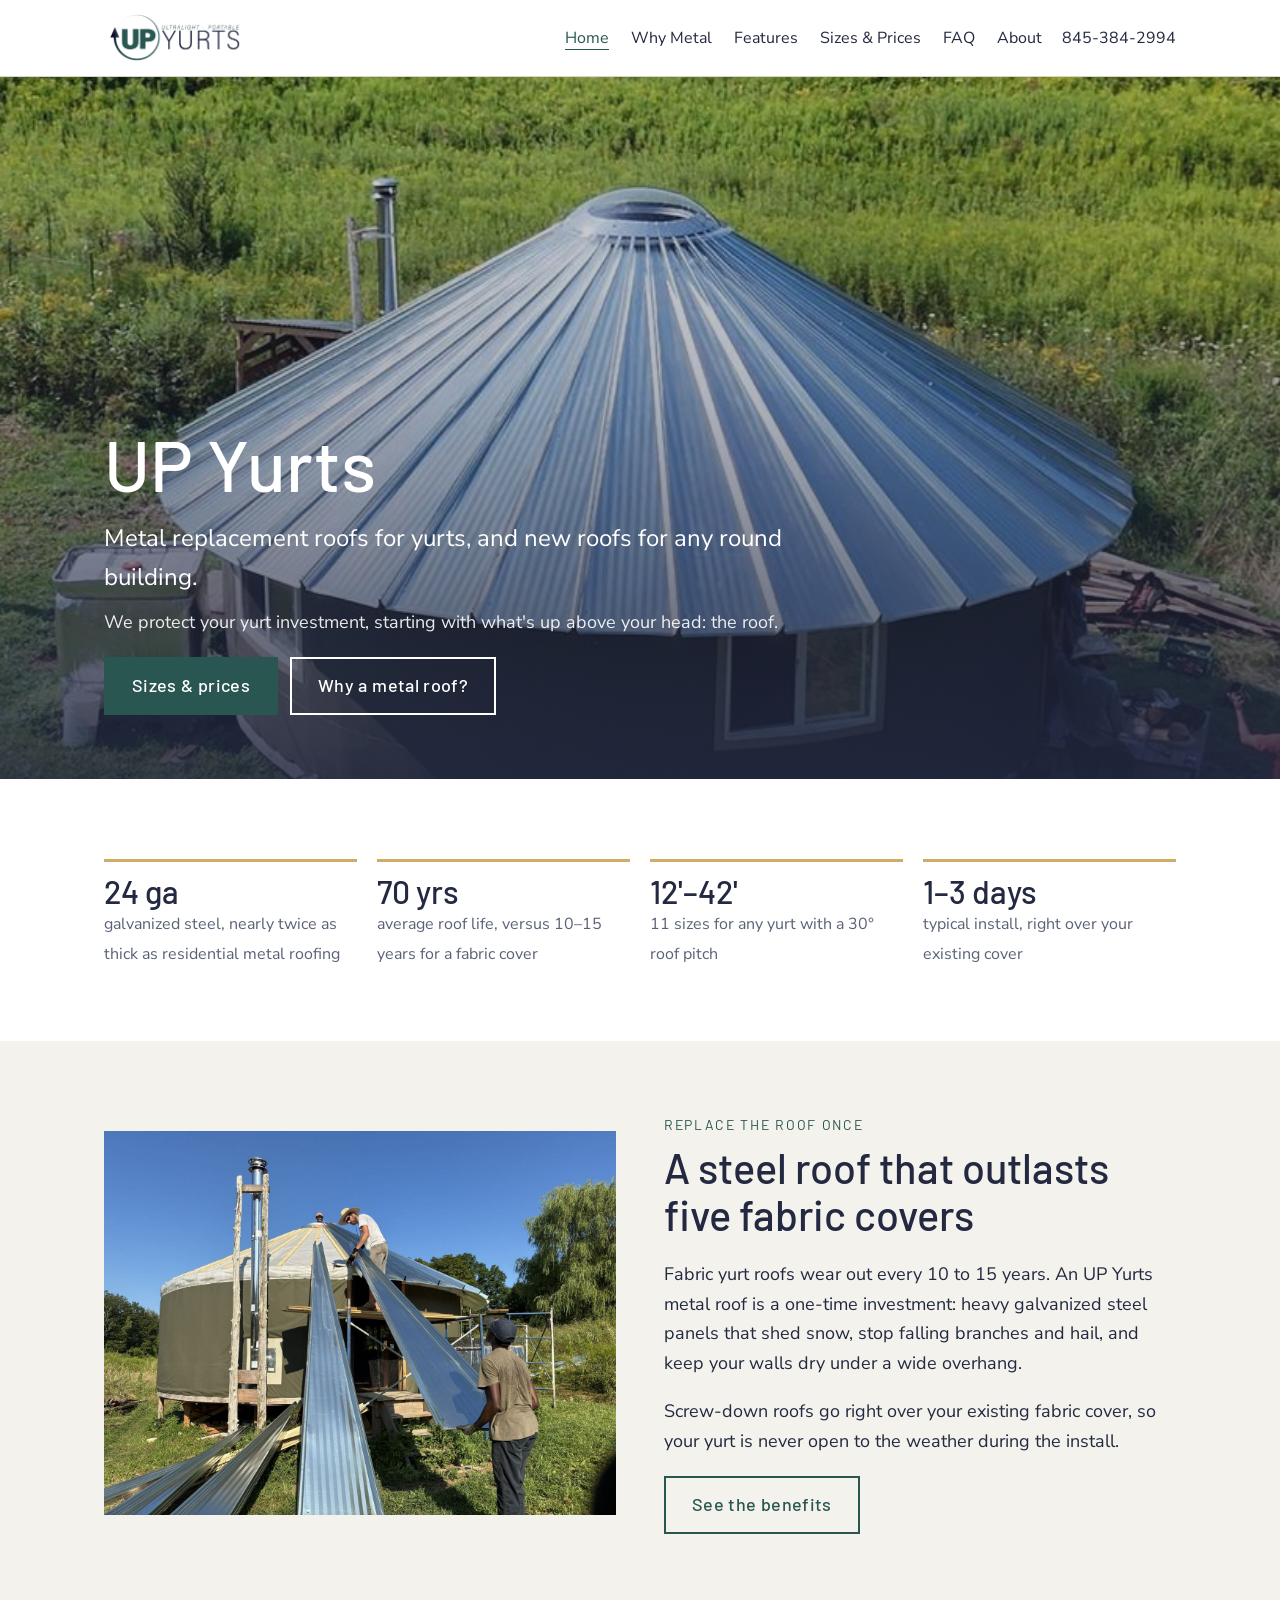
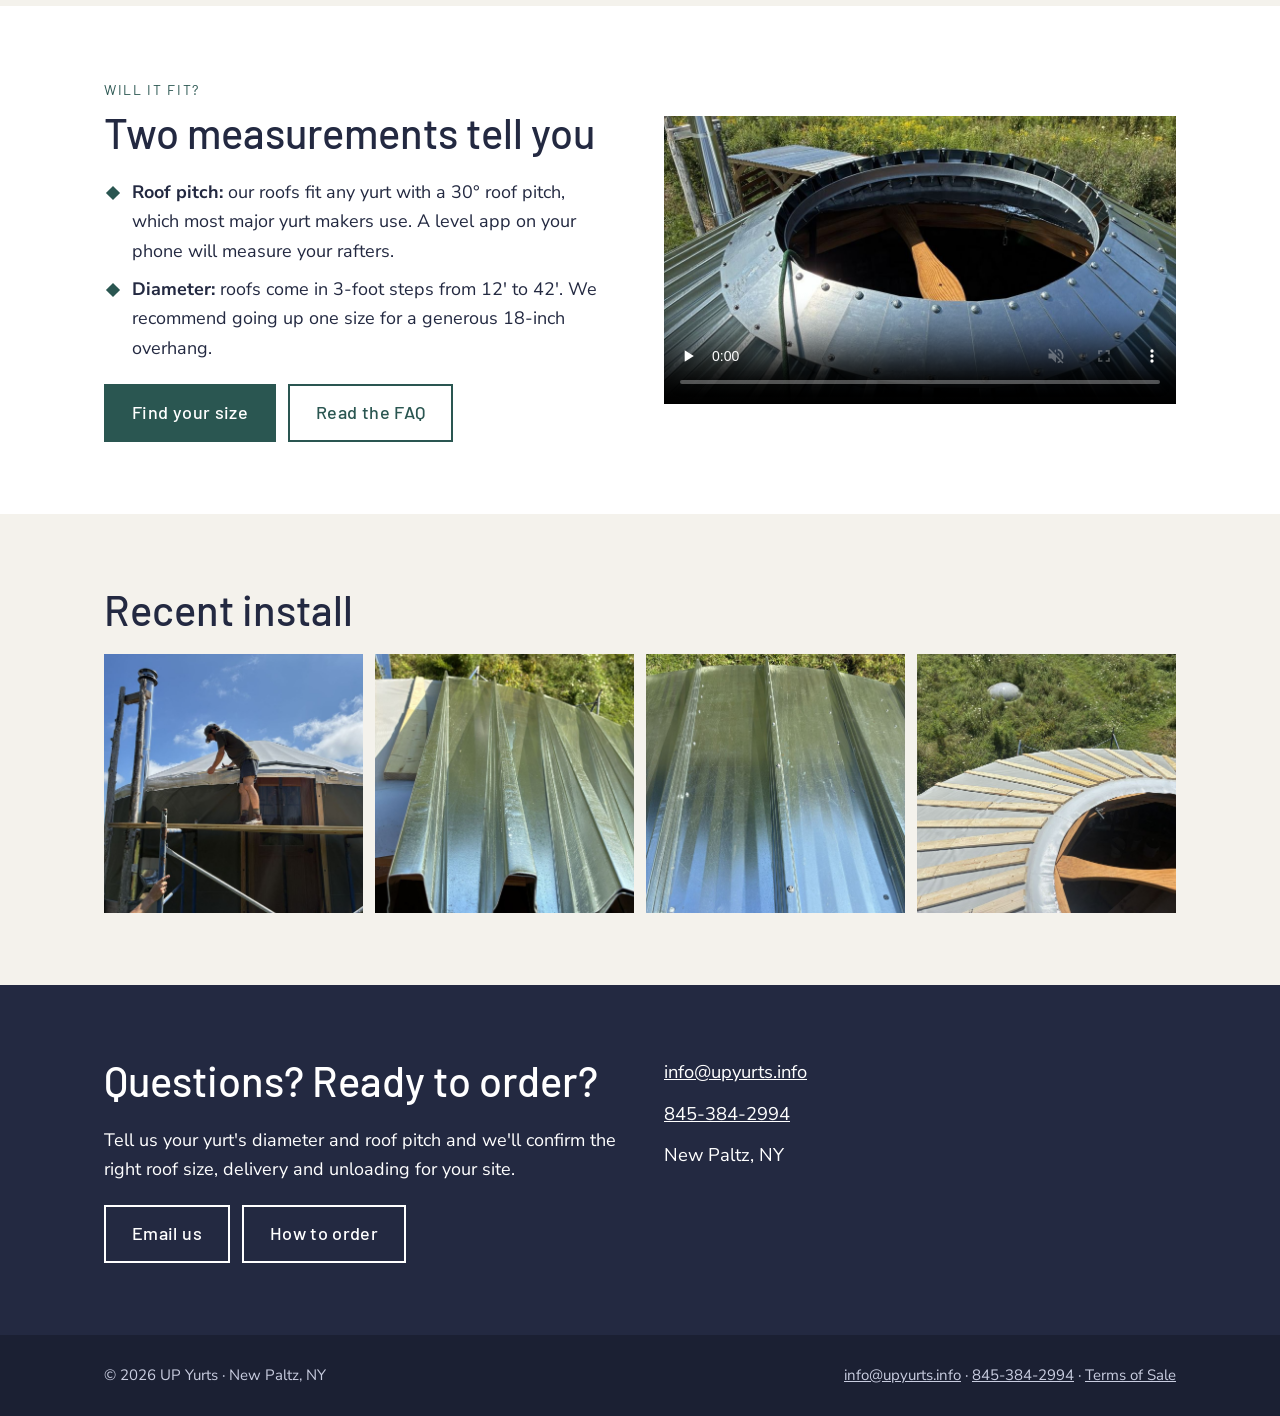
==== public/index.html @ e7b11ce3 "Move the published site into public/ Co-Authored-By: Claude Opus 5.5 <noreply@anthropic.com> Claude-" ====
<!DOCTYPE html>
<html lang="en">
<head>
<meta charset="utf-8">
<meta name="viewport" content="width=device-width, initial-scale=1">
<title>UP Yurts | Metal Yurt Roofs | Replacement Roofs for Yurts</title>
<meta name="description" content="Galvanized steel replacement roofs for yurts and round houses. 11 sizes from 12' to 42', built for a 70-year life, shipped free in the lower 48.">
<link rel="canonical" href="https://upyurts.info/">
<meta property="og:title" content="UP Yurts | Metal Yurt Roofs | Replacement Roofs for Yurts">
<meta property="og:description" content="Galvanized steel replacement roofs for yurts and round houses. 11 sizes from 12' to 42', built for a 70-year life, shipped free in the lower 48.">
<meta property="og:image" content="https://upyurts.info/img/roof-finished.jpg">
<meta property="og:url" content="https://upyurts.info/">
<meta property="og:site_name" content="UP Yurts">
<link rel="icon" href="/assets/logo.png">
<link rel="preconnect" href="https://fonts.googleapis.com"><link rel="preconnect" href="https://fonts.gstatic.com" crossorigin>
<link href="https://fonts.googleapis.com/css2?family=Barlow:wght@500&family=Nunito+Sans:wght@400;700&display=swap" rel="stylesheet">
<link rel="stylesheet" href="/assets/style.css">
</head>
<body>
<a class="skip" href="#main">Skip to content</a>
<header class="site-head"><div class="wrap">
<a class="logo" href="/"><img src="/assets/logo.png" alt="UP Yurts" width="148" height="50"></a>
<button class="menu-btn" aria-expanded="false" aria-controls="nav" onclick="var n=document.getElementById('nav');n.classList.toggle('open');this.setAttribute('aria-expanded',n.classList.contains('open'))">Menu</button>
<nav class="nav" id="nav"><a href="/" aria-current=page>Home</a><a href="/metal-yurt-roofs">Why Metal</a><a href="/features">Features</a><a href="/roof">Sizes &amp; Prices</a><a href="/faq">FAQ</a><a href="/about">About</a></nav>
<a class="head-phone" href="tel:+18453842994">845-384-2994</a>
</div></header>
<main id="main">
<div class="hero">
<video autoplay muted loop playsinline poster="/img/roof-finished.jpg"><source src="/media/roof-drone-1.mp4" type="video/mp4"></video>
<div class="wrap">
<h1>UP Yurts</h1>
<p class="lead">Metal replacement roofs for yurts, and new roofs for any round building.</p>
<p class="sub">We protect your yurt investment, starting with what's up above your head: the roof.</p>
<div class="btns"><a class="btn solid" href="/roof">Sizes &amp; prices</a><a class="btn light" href="/metal-yurt-roofs">Why a metal roof?</a></div>
</div></div>

<section><div class="wrap">
<div class="facts">
<div class="fact"><b>24 ga</b><span>galvanized steel, nearly twice as thick as residential metal roofing</span></div>
<div class="fact"><b>70 yrs</b><span>average roof life, versus 10–15 years for a fabric cover</span></div>
<div class="fact"><b>12'–42'</b><span>11 sizes for any yurt with a 30° roof pitch</span></div>
<div class="fact"><b>1–3 days</b><span>typical install, right over your existing cover</span></div>
</div></div></section>

<section class="alt"><div class="wrap split">
<div class="split-media"><img src="/img/img_3580.jpg" alt="Installing metal roof panels on a yurt" loading="lazy"></div>
<div><p class="kicker">Replace the roof once</p>
<h2>A steel roof that outlasts five fabric covers</h2>
<p>Fabric yurt roofs wear out every 10 to 15 years. An UP Yurts metal roof is a one-time investment: heavy galvanized steel panels that shed snow, stop falling branches and hail, and keep your walls dry under a wide overhang.</p>
<p>Screw-down roofs go right over your existing fabric cover, so your yurt is never open to the weather during the install.</p>
<div class="btns"><a class="btn" href="/metal-yurt-roofs">See the benefits</a></div></div>
</div></section>

<section><div class="wrap split flip">
<div class="split-media"><div class="video-box"><video controls muted playsinline preload="none" poster="/img/img_3600.jpg"><source src="/media/roof-drone-2.mp4" type="video/mp4"></video></div></div>
<div><p class="kicker">Will it fit?</p>
<h2>Two measurements tell you</h2>
<ul class="ticks"><li><b>Roof pitch:</b> our roofs fit any yurt with a 30° roof pitch, which most major yurt makers use. A level app on your phone will measure your rafters.</li>
<li><b>Diameter:</b> roofs come in 3-foot steps from 12' to 42'. We recommend going up one size for a generous 18-inch overhang.</li></ul>
<div class="btns"><a class="btn solid" href="/roof">Find your size</a><a class="btn" href="/faq">Read the FAQ</a></div></div>
</div></section>

<section class="alt"><div class="wrap">
<h2>Recent install</h2>
<div class="gallery">
<img src="/img/img_3549.jpg" alt="Setting the first roof panels">
<img src="/img/img_3572.jpg" alt="Deep-rib galvanized roof panels">
<img src="/img/img_3599.jpg" alt="Finished roof panels">
<img src="/img/img_3569.jpg" alt="Roof center ring opening">
</div></div></section>
<section class="contact"><div class="wrap split">
<div><h2>Questions? Ready to order?</h2>
<p>Tell us your yurt's diameter and roof pitch and we'll confirm the right roof size, delivery and unloading for your site.</p>
<div class="btns"><a class="btn light" href="mailto:info@upyurts.info">Email us</a><a class="btn light" href="/roof#order">How to order</a></div></div>
<ul class="contact-list"><li><a href="mailto:info@upyurts.info">info@upyurts.info</a></li><li><a href="tel:+18453842994">845-384-2994</a></li><li>New Paltz, NY</li></ul>
</div></section>
</main>
<footer class="site-foot"><div class="wrap">
<span>© 2026 UP Yurts · New Paltz, NY</span>
<span><a href="mailto:info@upyurts.info">info@upyurts.info</a> · <a href="tel:+18453842994">845-384-2994</a> · <a href="/terms">Terms of Sale</a></span>
</div></footer>
</body>
</html>
---- assets/style.css ----
/* UP Yurts — static site styles. Colors and type follow the original Wix theme. */
:root{
  --navy:#232941; --navy-2:#475384; --teal:#2a5651; --teal-2:#54aba1;
  --cream:#f4f2ec; --sand:#eae5d9; --gold:#d0ac68; --ink:#232941; --muted:#5b6277;
  --line:#d9d4c7; --max:1120px;
  --head:"Barlow",Arial,sans-serif; --body:"Nunito Sans","Avenir Next",Avenir,Helvetica,Arial,sans-serif;
}
*{box-sizing:border-box}
html{scroll-behavior:smooth}
body{margin:0;font-family:var(--body);font-weight:400;font-size:18px;line-height:1.65;color:var(--ink);background:#fff}
img,video{max-width:100%;height:auto;display:block}
a{color:var(--teal)}
a:hover{color:var(--navy)}
h1,h2,h3{font-family:var(--head);font-weight:500;line-height:1.15;color:var(--navy);margin:0 0 .5em}
h1{font-size:clamp(2.4rem,6vw,4.5rem)}
h2{font-size:clamp(1.8rem,3.6vw,2.6rem)}
h3{font-size:1.35rem}
p{margin:0 0 1em}
.wrap{max-width:var(--max);margin:0 auto;padding:0 24px}
.skip{position:absolute;left:-999px}.skip:focus{left:12px;top:12px;background:#fff;padding:8px 12px;z-index:9}

/* header */
.site-head{position:sticky;top:0;z-index:5;background:#fff;border-bottom:1px solid var(--line)}
.site-head .wrap{display:flex;align-items:center;gap:20px;min-height:76px}
.logo img{width:148px;height:auto}
.nav{display:flex;gap:22px;margin-left:auto;align-items:center}
.nav a{color:var(--navy);text-decoration:none;font-size:16px}
.nav a:hover,.nav a[aria-current]{color:var(--teal);text-decoration:underline;text-underline-offset:6px}
.head-phone{color:var(--navy);text-decoration:none;font-size:16px;white-space:nowrap}
.menu-btn{display:none;margin-left:auto;background:none;border:1px solid var(--navy);color:var(--navy);font:inherit;font-size:16px;padding:6px 12px;cursor:pointer}

/* buttons */
.btn{display:inline-block;font-family:var(--head);font-weight:500;font-size:18px;letter-spacing:.02em;padding:12px 26px;border:2px solid var(--teal);color:var(--teal);background:transparent;text-decoration:none;transition:.15s}
.btn:hover{background:var(--teal);color:#fff}
.btn.solid{background:var(--teal);color:#fff}
.btn.solid:hover{background:var(--navy);border-color:var(--navy)}
.btn.light{border-color:#fff;color:#fff}
.btn.light:hover{background:#fff;color:var(--navy)}
.btns{display:flex;flex-wrap:wrap;gap:12px;margin-top:20px}

/* hero */
.hero{position:relative;min-height:78vh;display:flex;align-items:flex-end;color:#fff;background:var(--navy);overflow:hidden}
.hero video,.hero .hero-img{position:absolute;inset:0;width:100%;height:100%;object-fit:cover}
.hero::after{content:"";position:absolute;inset:0;background:linear-gradient(180deg,rgba(35,41,65,.15) 0%,rgba(35,41,65,.35) 45%,rgba(35,41,65,.85) 100%)}
.hero .wrap{position:relative;z-index:1;padding-top:120px;padding-bottom:64px;width:100%}
.hero h1{color:#fff;margin-bottom:.2em}
.hero .lead{font-size:clamp(1.15rem,2.2vw,1.5rem);max-width:720px;margin-bottom:.4em}
.hero .sub{opacity:.9;max-width:680px}
.page-head{background:var(--cream);padding:64px 0 40px;border-bottom:1px solid var(--line)}
.page-head p{max-width:760px;font-size:1.15rem;color:var(--muted)}

/* sections */
section{padding:72px 0}
section.alt{background:var(--cream)}
.kicker{font-family:var(--head);text-transform:uppercase;letter-spacing:.12em;font-size:14px;color:var(--teal);margin-bottom:8px}
.split{display:grid;grid-template-columns:1fr 1fr;gap:48px;align-items:center}
.split.flip .split-media{order:2}
.split-media img{width:100%;aspect-ratio:4/3;object-fit:cover}
.split-media.tall img{aspect-ratio:3/4}
.grid3{display:grid;grid-template-columns:repeat(3,1fr);gap:28px}
.card{background:#fff;border:1px solid var(--line);padding:26px}
.card h3{margin-bottom:.3em}
.card p:last-child{margin-bottom:0}
.facts{display:grid;grid-template-columns:repeat(4,1fr);gap:20px;margin-top:8px}
.fact{border-top:3px solid var(--gold);padding-top:12px}
.fact b{display:block;font-family:var(--head);font-weight:500;font-size:2rem;color:var(--navy);line-height:1.1}
.fact span{color:var(--muted);font-size:16px}
ul.ticks{list-style:none;padding:0;margin:0 0 1em}
ul.ticks li{padding-left:28px;position:relative;margin-bottom:.45em}
ul.ticks li::before{content:"";position:absolute;left:4px;top:.55em;width:10px;height:10px;background:var(--teal);transform:rotate(45deg)}
.gallery{display:grid;grid-template-columns:repeat(4,1fr);gap:12px}
.gallery img{width:100%;aspect-ratio:1/1;object-fit:cover}
.video-box video{width:100%;aspect-ratio:16/9;object-fit:cover;background:var(--navy)}
.note{background:var(--sand);border-left:4px solid var(--gold);padding:16px 20px;margin:1.2em 0}

/* tables */
.table-wrap{overflow-x:auto;margin:1em 0 1.5em}
table{border-collapse:collapse;width:100%;font-size:17px;background:#fff}
th,td{text-align:left;padding:10px 14px;border-bottom:1px solid var(--line);white-space:nowrap}
th{font-family:var(--head);font-weight:500;color:#fff;background:var(--navy)}
tbody tr:nth-child(even){background:var(--cream)}
td.num,th.num{text-align:right}

/* FAQ */
details{border-bottom:1px solid var(--line);padding:16px 0}
details summary{cursor:pointer;font-family:var(--head);font-weight:500;font-size:1.3rem;color:var(--navy);list-style:none;padding-right:32px;position:relative}
details summary::-webkit-details-marker{display:none}
details summary::after{content:"+";position:absolute;right:4px;top:-2px;font-size:1.6rem;color:var(--teal)}
details[open] summary::after{content:"–"}
details>div{padding-top:10px}

/* steps */
ol.steps{padding-left:1.3em}
ol.steps li{margin-bottom:.5em}

/* terms */
.terms p{font-size:16px}
.terms h3{font-size:1.1rem;margin-top:1.4em}

/* contact + footer */
.contact{background:var(--navy);color:#fff}
.contact h2{color:#fff}
.contact a{color:#fff}
.contact .split{align-items:start}
.contact-list{list-style:none;padding:0;margin:0;font-size:1.15rem}
.contact-list li{margin-bottom:.6em}
.site-foot{background:#1b2033;color:#c9cde0;font-size:15px;padding:28px 0}
.site-foot .wrap{display:flex;flex-wrap:wrap;gap:12px 28px;justify-content:space-between}
.site-foot a{color:#c9cde0}

/* responsive */
@media (max-width:900px){
  .nav{display:none;position:absolute;top:76px;left:0;right:0;background:#fff;flex-direction:column;align-items:flex-start;padding:16px 24px;gap:14px;border-bottom:1px solid var(--line)}
  .nav.open{display:flex}
  .menu-btn{display:block}
  .head-phone{display:none}
  .split,.grid3{grid-template-columns:1fr;gap:28px}
  .split.flip .split-media{order:0}
  .facts{grid-template-columns:repeat(2,1fr)}
  .gallery{grid-template-columns:repeat(2,1fr)}
  section{padding:52px 0}
}
@media print{.site-head,.contact,.site-foot,.btns{display:none}body{font-size:12pt}}
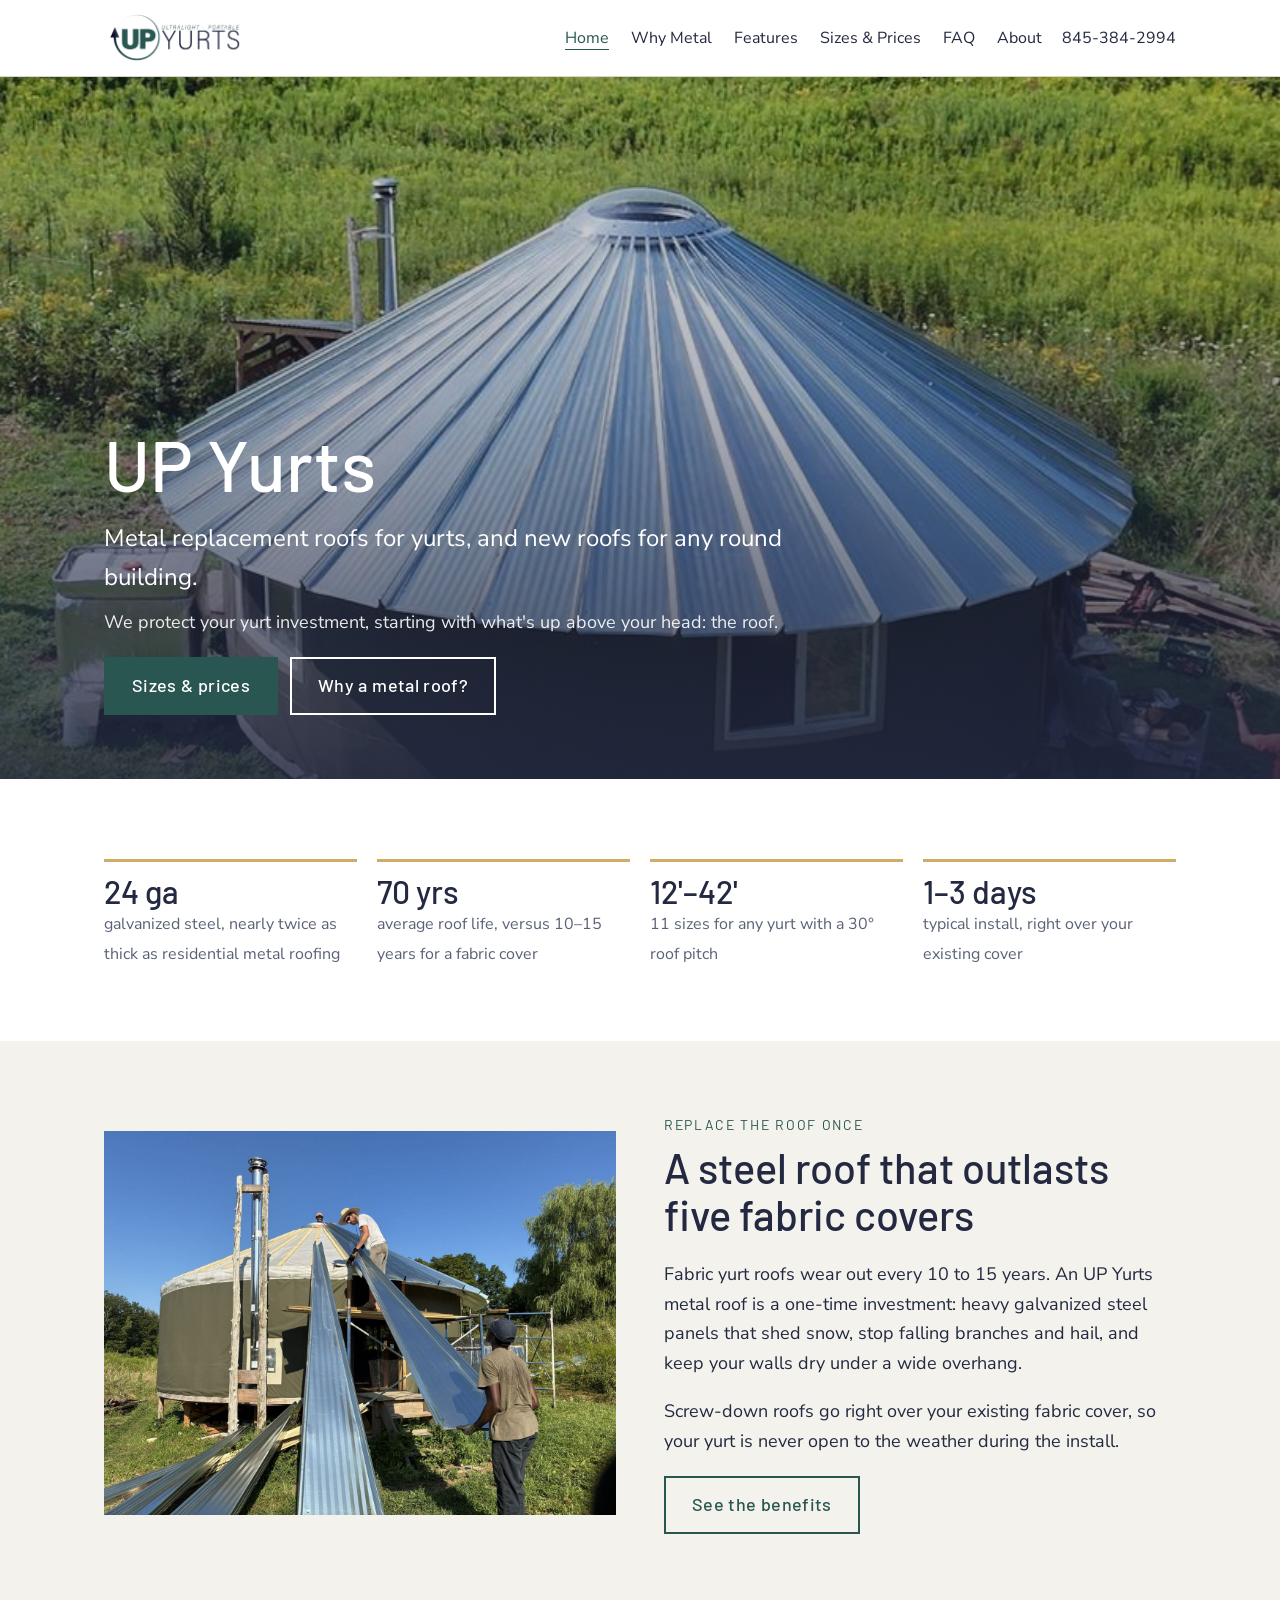
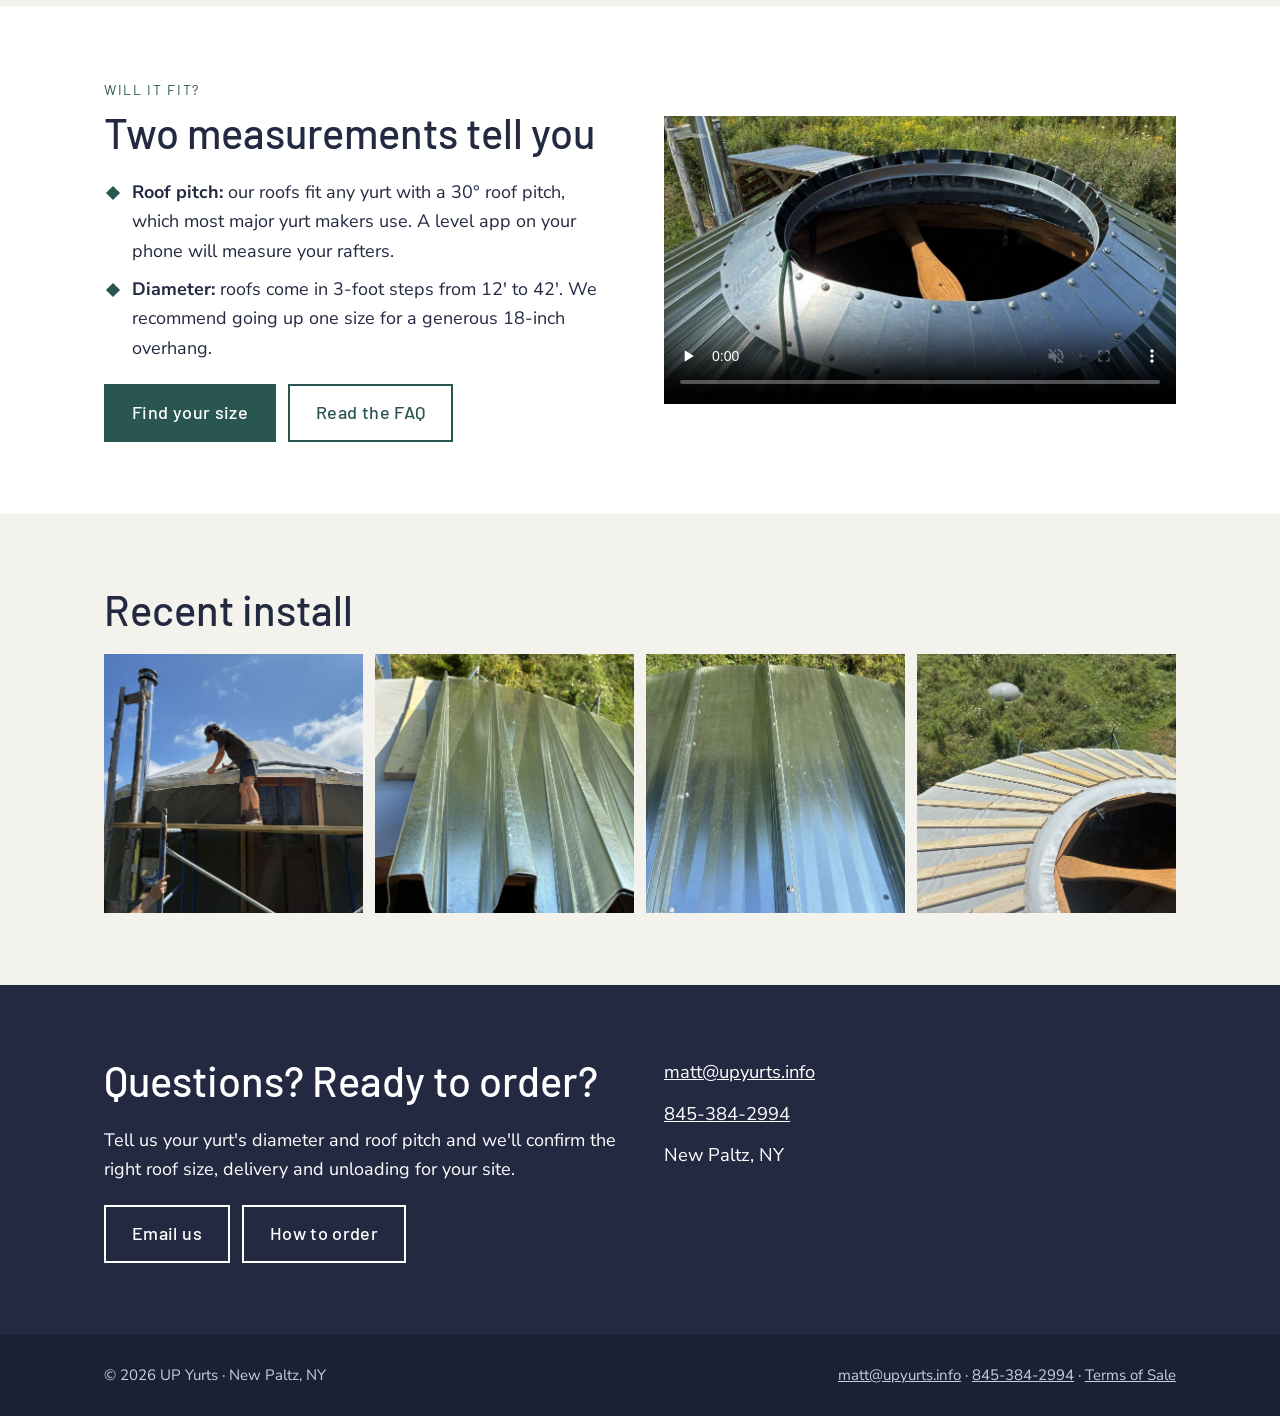
==== commit b3bb43d8: "Use matt@upyurts.info as the contact address Co-Authored-By: Claude Opus 5.5 <noreply@anthropic.com>" ====
--- a/public/index.html
+++ b/public/index.html
@@ -4,10 +4,10 @@
 <meta charset="utf-8">
 <meta name="viewport" content="width=device-width, initial-scale=1">
 <title>UP Yurts | Metal Yurt Roofs | Replacement Roofs for Yurts</title>
-<meta name="description" content="Galvanized steel replacement roofs for yurts and round houses. 11 sizes from 12' to 42', built for a 70-year life, shipped free in the lower 48.">
+<meta name="description" content="Galvanized steel replacement roofs for yurts and round houses. 11 sizes from 12' to 42', built for a 70-year life, with freight to your door included.">
 <link rel="canonical" href="https://upyurts.info/">
 <meta property="og:title" content="UP Yurts | Metal Yurt Roofs | Replacement Roofs for Yurts">
-<meta property="og:description" content="Galvanized steel replacement roofs for yurts and round houses. 11 sizes from 12' to 42', built for a 70-year life, shipped free in the lower 48.">
+<meta property="og:description" content="Galvanized steel replacement roofs for yurts and round houses. 11 sizes from 12' to 42', built for a 70-year life, with freight to your door included.">
 <meta property="og:image" content="https://upyurts.info/img/roof-finished.jpg">
 <meta property="og:url" content="https://upyurts.info/">
 <meta property="og:site_name" content="UP Yurts">
@@ -71,13 +71,13 @@
 <section class="contact"><div class="wrap split">
 <div><h2>Questions? Ready to order?</h2>
 <p>Tell us your yurt's diameter and roof pitch and we'll confirm the right roof size, delivery and unloading for your site.</p>
-<div class="btns"><a class="btn light" href="mailto:info@upyurts.info">Email us</a><a class="btn light" href="/roof#order">How to order</a></div></div>
-<ul class="contact-list"><li><a href="mailto:info@upyurts.info">info@upyurts.info</a></li><li><a href="tel:+18453842994">845-384-2994</a></li><li>New Paltz, NY</li></ul>
+<div class="btns"><a class="btn light" href="mailto:matt@upyurts.info">Email us</a><a class="btn light" href="/roof#order">How to order</a></div></div>
+<ul class="contact-list"><li><a href="mailto:matt@upyurts.info">matt@upyurts.info</a></li><li><a href="tel:+18453842994">845-384-2994</a></li><li>New Paltz, NY</li></ul>
 </div></section>
 </main>
 <footer class="site-foot"><div class="wrap">
 <span>© 2026 UP Yurts · New Paltz, NY</span>
-<span><a href="mailto:info@upyurts.info">info@upyurts.info</a> · <a href="tel:+18453842994">845-384-2994</a> · <a href="/terms">Terms of Sale</a></span>
+<span><a href="mailto:matt@upyurts.info">matt@upyurts.info</a> · <a href="tel:+18453842994">845-384-2994</a> · <a href="/terms">Terms of Sale</a></span>
 </div></footer>
 </body>
 </html>
